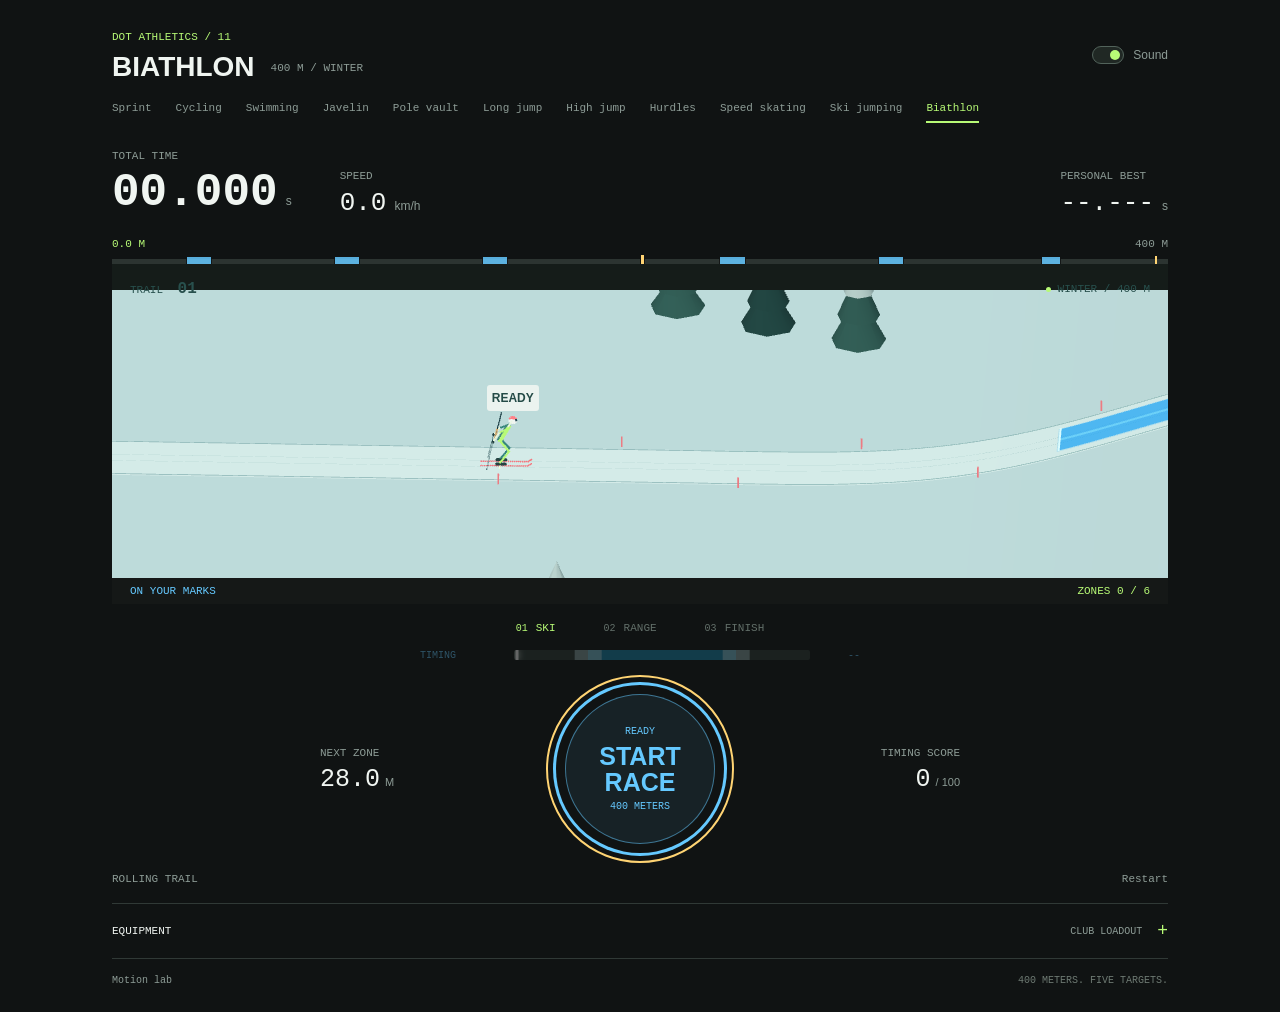
==== biathlon/index.html @ 2e700c0d "Add biathlon and full-track cycling velodrome" ====
<!doctype html>
<html lang="en">
<head>
  <meta charset="utf-8">
  <meta name="viewport" content="width=device-width,initial-scale=1,viewport-fit=cover">
  <meta name="theme-color" content="#101313">
  <title>Biathlon | Dot Athletics</title>
  <link rel="stylesheet" href="./biathlon.css?v=2">
</head>
<body data-sport="biathlon">
  <main class="game">
    <header class="masthead">
      <div class="identity"><span class="brand">DOT ATHLETICS / 11</span><h1>BIATHLON<span class="event-tag">400 M / WINTER</span></h1></div>
      <label class="sound-toggle"><input id="sound" type="checkbox" checked><span>Sound</span></label>
    </header>
    <nav class="event-nav" aria-label="Event"><a href="../sprint/">Sprint</a><a href="../cycling/">Cycling</a><a href="../swimming/">Swimming</a><a href="../javelin/">Javelin</a><a href="../pole-vault/">Pole vault</a><a href="../long-jump/">Long jump</a><a href="../high-jump/">High jump</a><a href="../hurdles/">Hurdles</a><a href="../speed-skating/">Speed skating</a><a href="../ski-jumping/">Ski jumping</a><a href="./" aria-current="page">Biathlon</a></nav>
    <section class="scoreboard" aria-label="Race telemetry">
      <div class="clock-block"><span class="eyebrow">TOTAL TIME</span><div class="clock"><output id="clock" aria-live="off">00.000</output><span>s</span></div></div>
      <div class="metric"><span class="eyebrow">SPEED</span><div><output id="speed" aria-live="off">0.0</output><span>km/h</span></div></div>
      <div class="metric best"><span class="eyebrow">PERSONAL BEST</span><div><output id="best">--.---</output><span>s</span></div></div>
    </section>
    <section class="race-surface" aria-label="Biathlon trail">
      <div class="timeline-head"><span id="distance">0.0 M</span><span>400 M</span></div>
      <div class="timeline" role="progressbar" aria-label="Distance" aria-valuemin="0" aria-valuemax="400" aria-valuenow="0">
        <div id="progress"></div><i class="marker finish" title="Finish: 400 meters"></i><i class="range-marker" title="Shooting range: 200 meters"></i>
      </div>
      <div class="track">
        <canvas id="track" role="img" aria-label="Dot-matrix biathlete skiing over snowy hills through blue timing zones, stopping at five shooting targets"></canvas>
        <div class="track-top"><span class="lane">TRAIL <b>01</b></span><span class="live-label"><i></i><span id="meet-label">WINTER / 400 M</span></span></div>
        <div class="race-call" id="race-call">READY</div>
        <div id="range-panel" class="range-panel" role="group" aria-label="Shooting targets and aiming sight" hidden>
          <span id="range-title">TARGET 1 / 5</span>
          <div class="target-row"><i class="target-light" role="img" aria-label="Target 1: pending"></i><i class="target-light" role="img" aria-label="Target 2: pending"></i><i class="target-light" role="img" aria-label="Target 3: pending"></i><i class="target-light" role="img" aria-label="Target 4: pending"></i><i class="target-light" role="img" aria-label="Target 5: pending"></i></div>
          <div id="scope" class="scope" aria-hidden="true"><i class="sweet-spot"></i><i id="sight" class="sight"></i></div>
          <span id="range-score" class="range-score">HOLD TO AIM</span>
        </div>
        <div id="scene-error" class="pause-panel" hidden><strong>3D VIEW UNAVAILABLE</strong><span>WebGL is unavailable in this browser.</span></div>
        <div class="track-bottom"><span id="feedback">ON YOUR MARKS</span><span id="zone-count">ZONES 0 / 6</span></div>
        <div id="pause-panel" class="pause-panel" hidden><strong>PAUSED</strong><button id="resume" type="button">Resume race</button></div>
      </div>
    </section>
    <section class="interaction" aria-label="Race control">
      <ol class="phases" aria-label="Race phases"><li data-phase="run" class="active"><span>01</span><b>SKI</b></li><li data-phase="shoot"><span>02</span><b>RANGE</b></li><li data-phase="line"><span>03</span><b>FINISH</b></li></ol>
      <div class="control-row">
        <div class="control-stat"><span class="eyebrow" id="left-label">NEXT ZONE</span><strong id="left-value">28.0<span>M</span></strong></div>
        <button id="trigger" class="trigger" type="button" aria-label="Start race" title="Hold / release: Space">
          <span class="trigger-ring"></span><span class="trigger-core"><small id="trigger-top">READY</small><strong id="trigger-main">START RACE</strong><small id="trigger-bottom">400 METERS</small></span>
        </button>
        <div class="control-stat right"><span class="eyebrow" id="right-label">TIMING SCORE</span><strong id="right-value">0<span>/ 100</span></strong></div>
      </div>
      <div class="control-footer"><span id="phase-note">ROLLING TRAIL</span><button id="restart" class="text-button" type="button">Restart</button></div>
    </section>
    <details class="equipment">
      <summary><span>EQUIPMENT</span><span id="kit-label">CLUB LOADOUT</span><span class="chevron" aria-hidden="true">+</span></summary>
      <fieldset id="gear"><legend class="sr-only">Equipped biathlon gear</legend>
        <label>FOCUS BAND<select id="gear-band"><option value="0">Club band</option><option value="1">Focus band</option><option value="2">Precision band</option></select><output id="stat-band"></output></label>
        <label>SKI POLES<select id="gear-blocks"><option value="0">Club poles</option><option value="1">Carbon poles</option><option value="2">Race poles</option></select><output id="stat-blocks"></output></label>
        <label>SKIS<select id="gear-spikes"><option value="0">Club skis</option><option value="1">Glide skis</option><option value="2">Race skis</option></select><output id="stat-spikes"></output></label>
        <label>RACE SUIT<select id="gear-kit"><option value="0">Club suit</option><option value="1">Aero suit</option><option value="2">Endurance suit</option></select><output id="stat-kit"></output></label>
      </fieldset>
    </details>
    <footer class="page-footer"><a href="../dot-matrix-demo.html">Motion lab</a><span>400 METERS. FIVE TARGETS.</span></footer>
    <div id="announcer" class="sr-only" aria-live="polite"></div>
  </main>
  <dialog id="result-dialog" aria-labelledby="result-title"><div class="result-tag" id="result-tag">OFFICIAL RESULT</div><h2 id="result-title">Finish</h2><div class="result-time" id="result-time"></div><p id="result-detail"></p><dl id="result-stats"></dl><details class="zone-breakdown"><summary>Zone breakdown</summary><ol id="zone-results"></ol></details><button id="again" class="primary-button" type="button">Race again</button></dialog>
  <script type="module" src="../sprint/game.mjs?v=biathlon-2"></script>
</body>
</html>
---- biathlon/biathlon.css ----
@import url("../sprint/sprint.css");
.track-top{color:#28504d}.lane b{color:#28504d}.race-call{background:#f0f5f1e6;color:#244b47!important;border-radius:3px;padding:3px 5px;width:max-content;max-width:154px;font-size:12px}
.race-call:empty{display:none}#range-title{background:#f0f5f1e6;padding:3px 6px;border-radius:2px}
.range-marker{position:absolute;top:-5px;left:50%;height:14px;width:5px;background:var(--gold);border:1px solid var(--bg)}
.range-panel{position:absolute;top:56px;right:20px;width:164px;display:flex;align-items:center;flex-direction:column;gap:10px;color:#173e40;font:600 11px ui-monospace,SFMono-Regular,Consolas,monospace;pointer-events:none}
.range-panel[hidden],.scope[hidden]{display:none}.target-row{display:flex;gap:9px}.target-light{display:block;width:22px;height:22px;border:3px dotted #567a7c;border-radius:50%;background:#143a40}
.target-light[data-state=active]{border-color:#65c9ff}.target-light[data-state=hit]{border-color:#42775d;background:#b7fa76}.target-light[data-state=miss]{border-color:#ac485a;background:#ff7f86}
.scope{--radius:.4;position:relative;width:136px;height:136px;border:2px solid #345957;border-radius:50%;background:#14393eeb;box-shadow:0 0 0 5px #eff5efaa}
.scope .sweet-spot{position:absolute;width:calc(var(--radius)*80%);height:calc(var(--radius)*80%);left:50%;top:50%;transform:translate(-50%,-50%);border:2px dotted #a1f4ff;border-radius:50%;background:#65c9ff44}
.scope[data-hit=true]{border-color:#d7ffff;box-shadow:0 0 0 5px #9ee9e866}.scope[data-hit=true] .sweet-spot{background:#65c9ff88}
.sight{position:absolute;width:18px;height:18px;transform:translate(-50%,-50%)}.sight:before,.sight:after{content:"";position:absolute;background:#fff}.sight:before{left:8px;top:0;width:2px;height:18px}.sight:after{left:0;top:8px;width:18px;height:2px}.scope[data-hit=true] .sight:before,.scope[data-hit=true] .sight:after{background:#65e9ff}
.range-score{min-height:16px;background:#f0f5f1dd;padding:2px 6px;border-radius:2px}.phases [data-phase=shoot].active{color:var(--gold)}
.trigger[data-mode=shoot]{--accent:var(--gold)}.trigger[data-mode=shoot][data-cue=release]{--accent:#d9fcff}.trigger[data-mode=shoot] .trigger-core strong{white-space:pre-line;font-size:23px}
body[data-stage=shooting] .timing-track{visibility:hidden}body[data-stage=shooting] .timing-guide{opacity:1;color:var(--gold)}
@media(max-width:650px){.range-panel{right:12px;width:144px;top:54px;gap:8px}.scope{width:120px;height:120px}.target-row{gap:7px}.target-light{width:20px;height:20px}.trigger[data-mode=shoot] .trigger-core strong{font-size:21px}}
@media(min-width:651px) and (max-height:800px){.range-panel{top:43px;gap:6px}.scope{width:105px;height:105px}}
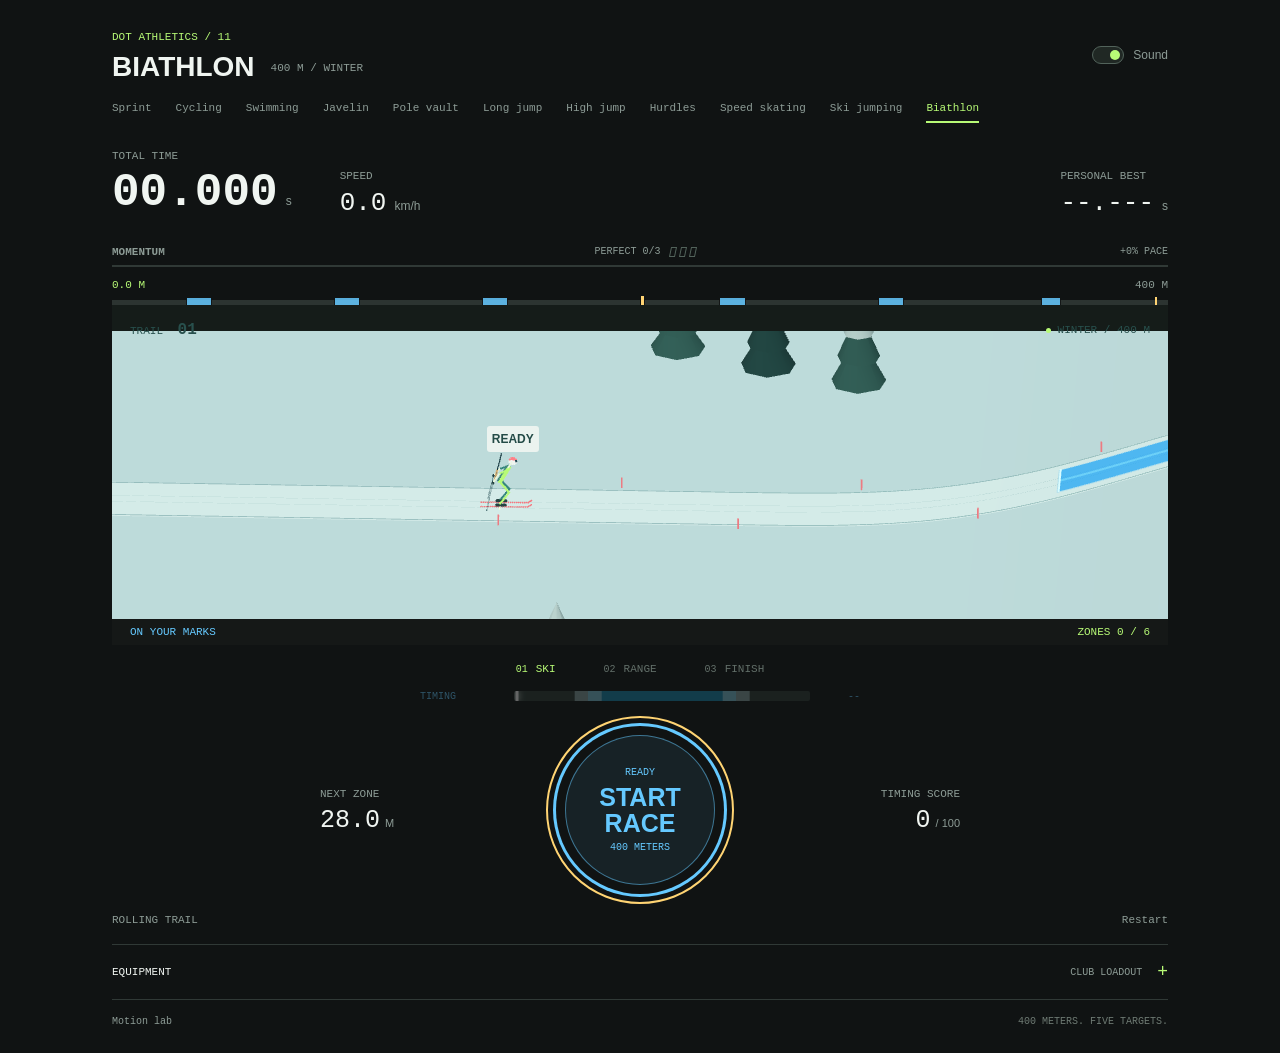
==== commit de7f163b: "Add shared Flame and Flow modes and improve track cycling" ====
--- a/biathlon/index.html
+++ b/biathlon/index.html
@@ -5,7 +5,7 @@
   <meta name="viewport" content="width=device-width,initial-scale=1,viewport-fit=cover">
   <meta name="theme-color" content="#101313">
   <title>Biathlon | Dot Athletics</title>
-  <link rel="stylesheet" href="./biathlon.css?v=2">
+  <link rel="stylesheet" href="./biathlon.css?v=boost-1">
 </head>
 <body data-sport="biathlon">
   <main class="game">
@@ -63,6 +63,6 @@
     <div id="announcer" class="sr-only" aria-live="polite"></div>
   </main>
   <dialog id="result-dialog" aria-labelledby="result-title"><div class="result-tag" id="result-tag">OFFICIAL RESULT</div><h2 id="result-title">Finish</h2><div class="result-time" id="result-time"></div><p id="result-detail"></p><dl id="result-stats"></dl><details class="zone-breakdown"><summary>Zone breakdown</summary><ol id="zone-results"></ol></details><button id="again" class="primary-button" type="button">Race again</button></dialog>
-  <script type="module" src="../sprint/game.mjs?v=biathlon-2"></script>
+  <script type="module" src="../sprint/game.mjs?v=boost-1"></script>
 </body>
 </html>
--- a/biathlon/biathlon.css
+++ b/biathlon/biathlon.css
@@ -1,4 +1,4 @@
-@import url("../sprint/sprint.css");
+@import url("../sprint/sprint.css?v=boost-1");
 .track-top{color:#28504d}.lane b{color:#28504d}.race-call{background:#f0f5f1e6;color:#244b47!important;border-radius:3px;padding:3px 5px;width:max-content;max-width:154px;font-size:12px}
 .race-call:empty{display:none}#range-title{background:#f0f5f1e6;padding:3px 6px;border-radius:2px}
 .range-marker{position:absolute;top:-5px;left:50%;height:14px;width:5px;background:var(--gold);border:1px solid var(--bg)}
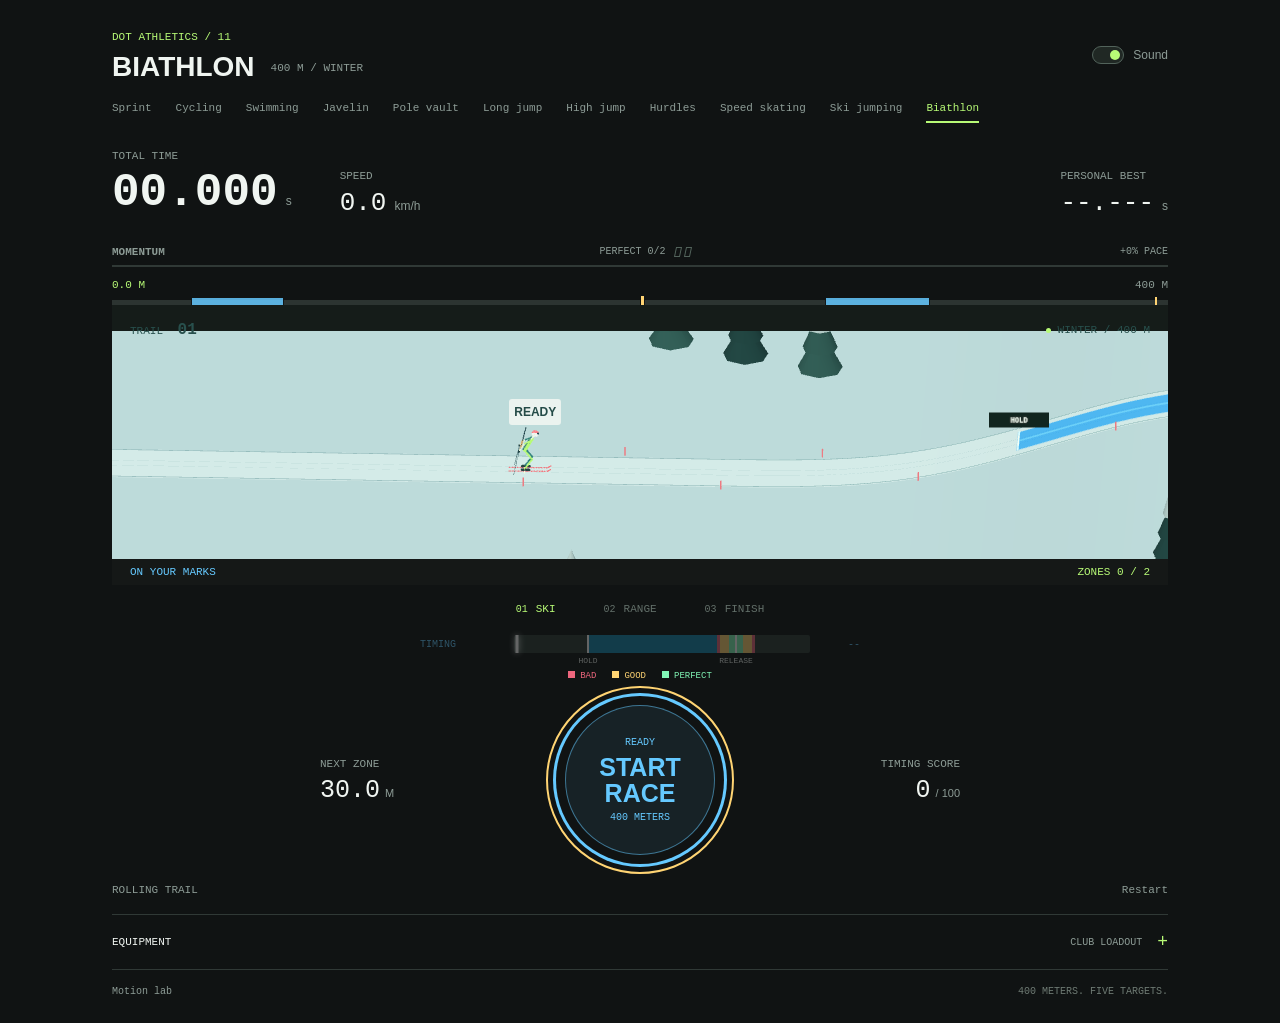
==== commit 41423217: "Add longer boost zones and color-coded timing markers" ====
--- a/biathlon/index.html
+++ b/biathlon/index.html
@@ -5,7 +5,7 @@
   <meta name="viewport" content="width=device-width,initial-scale=1,viewport-fit=cover">
   <meta name="theme-color" content="#101313">
   <title>Biathlon | Dot Athletics</title>
-  <link rel="stylesheet" href="./biathlon.css?v=boost-1">
+  <link rel="stylesheet" href="./biathlon.css?v=zones-2">
 </head>
 <body data-sport="biathlon">
   <main class="game">
@@ -35,7 +35,7 @@
           <span id="range-score" class="range-score">HOLD TO AIM</span>
         </div>
         <div id="scene-error" class="pause-panel" hidden><strong>3D VIEW UNAVAILABLE</strong><span>WebGL is unavailable in this browser.</span></div>
-        <div class="track-bottom"><span id="feedback">ON YOUR MARKS</span><span id="zone-count">ZONES 0 / 6</span></div>
+        <div class="track-bottom"><span id="feedback">ON YOUR MARKS</span><span id="zone-count">ZONES 0 / 2</span></div>
         <div id="pause-panel" class="pause-panel" hidden><strong>PAUSED</strong><button id="resume" type="button">Resume race</button></div>
       </div>
     </section>
@@ -63,6 +63,6 @@
     <div id="announcer" class="sr-only" aria-live="polite"></div>
   </main>
   <dialog id="result-dialog" aria-labelledby="result-title"><div class="result-tag" id="result-tag">OFFICIAL RESULT</div><h2 id="result-title">Finish</h2><div class="result-time" id="result-time"></div><p id="result-detail"></p><dl id="result-stats"></dl><details class="zone-breakdown"><summary>Zone breakdown</summary><ol id="zone-results"></ol></details><button id="again" class="primary-button" type="button">Race again</button></dialog>
-  <script type="module" src="../sprint/game.mjs?v=boost-1"></script>
+  <script type="module" src="../sprint/game.mjs?v=zones-2"></script>
 </body>
 </html>
--- a/biathlon/biathlon.css
+++ b/biathlon/biathlon.css
@@ -1,4 +1,4 @@
-@import url("../sprint/sprint.css?v=boost-1");
+@import url("../sprint/sprint.css?v=zones-2");
 .track-top{color:#28504d}.lane b{color:#28504d}.race-call{background:#f0f5f1e6;color:#244b47!important;border-radius:3px;padding:3px 5px;width:max-content;max-width:154px;font-size:12px}
 .race-call:empty{display:none}#range-title{background:#f0f5f1e6;padding:3px 6px;border-radius:2px}
 .range-marker{position:absolute;top:-5px;left:50%;height:14px;width:5px;background:var(--gold);border:1px solid var(--bg)}
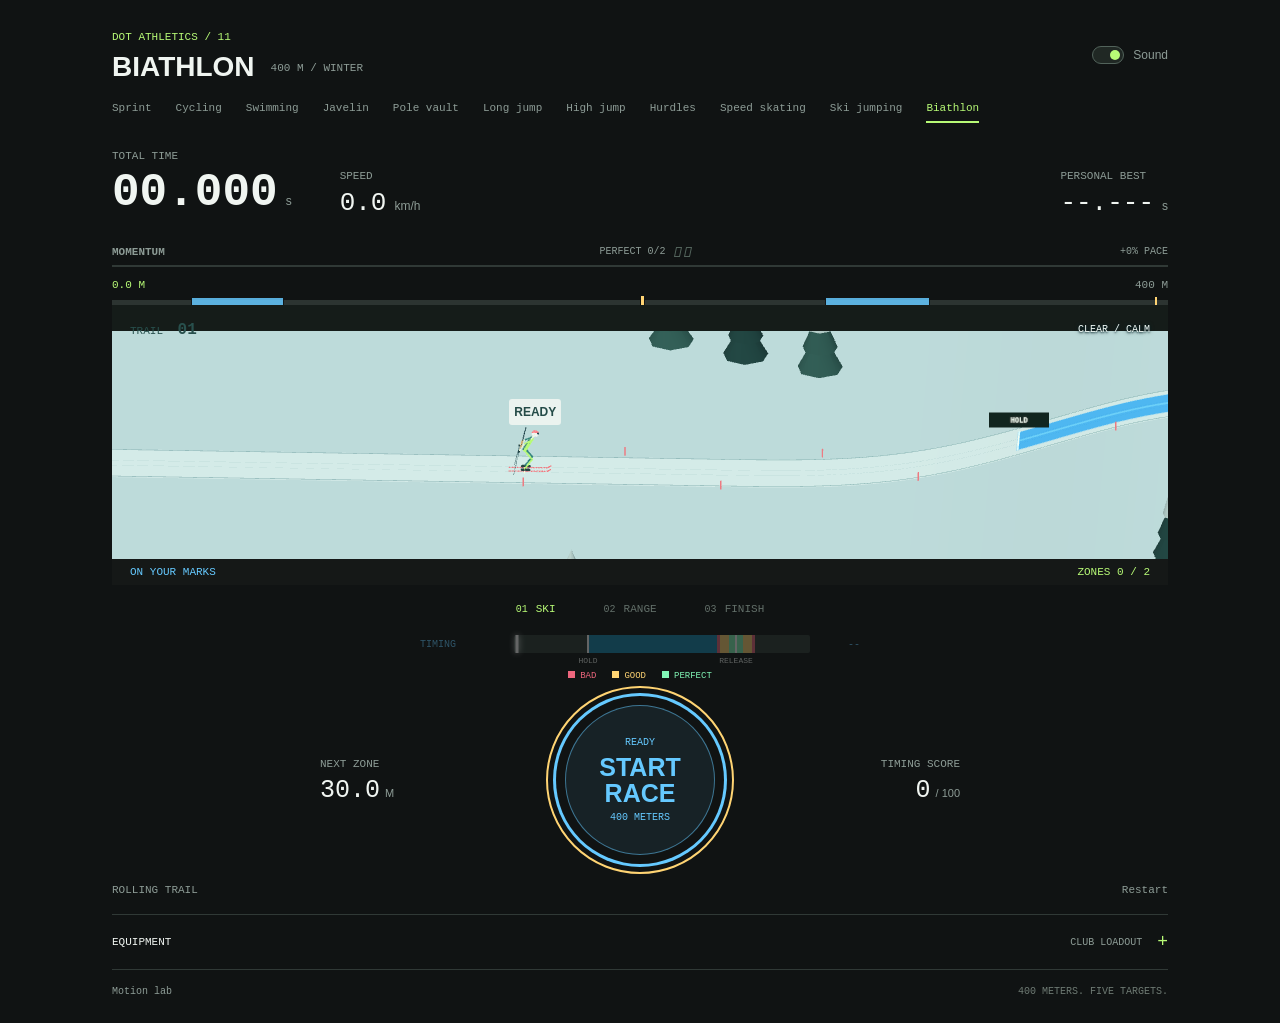
==== commit 1343839b: "Add dynamic weather and sport-specific conditions" ====
--- a/biathlon/index.html
+++ b/biathlon/index.html
@@ -5,7 +5,7 @@
   <meta name="viewport" content="width=device-width,initial-scale=1,viewport-fit=cover">
   <meta name="theme-color" content="#101313">
   <title>Biathlon | Dot Athletics</title>
-  <link rel="stylesheet" href="./biathlon.css?v=zones-2">
+  <link rel="stylesheet" href="./biathlon.css?v=weather-1">
 </head>
 <body data-sport="biathlon">
   <main class="game">
@@ -63,6 +63,6 @@
     <div id="announcer" class="sr-only" aria-live="polite"></div>
   </main>
   <dialog id="result-dialog" aria-labelledby="result-title"><div class="result-tag" id="result-tag">OFFICIAL RESULT</div><h2 id="result-title">Finish</h2><div class="result-time" id="result-time"></div><p id="result-detail"></p><dl id="result-stats"></dl><details class="zone-breakdown"><summary>Zone breakdown</summary><ol id="zone-results"></ol></details><button id="again" class="primary-button" type="button">Race again</button></dialog>
-  <script type="module" src="../sprint/game.mjs?v=zones-2"></script>
+  <script type="module" src="../sprint/game.mjs?v=weather-1"></script>
 </body>
 </html>
--- a/biathlon/biathlon.css
+++ b/biathlon/biathlon.css
@@ -1,4 +1,4 @@
-@import url("../sprint/sprint.css?v=zones-2");
+@import url("../sprint/sprint.css?v=weather-1");
 .track-top{color:#28504d}.lane b{color:#28504d}.race-call{background:#f0f5f1e6;color:#244b47!important;border-radius:3px;padding:3px 5px;width:max-content;max-width:154px;font-size:12px}
 .race-call:empty{display:none}#range-title{background:#f0f5f1e6;padding:3px 6px;border-radius:2px}
 .range-marker{position:absolute;top:-5px;left:50%;height:14px;width:5px;background:var(--gold);border:1px solid var(--bg)}
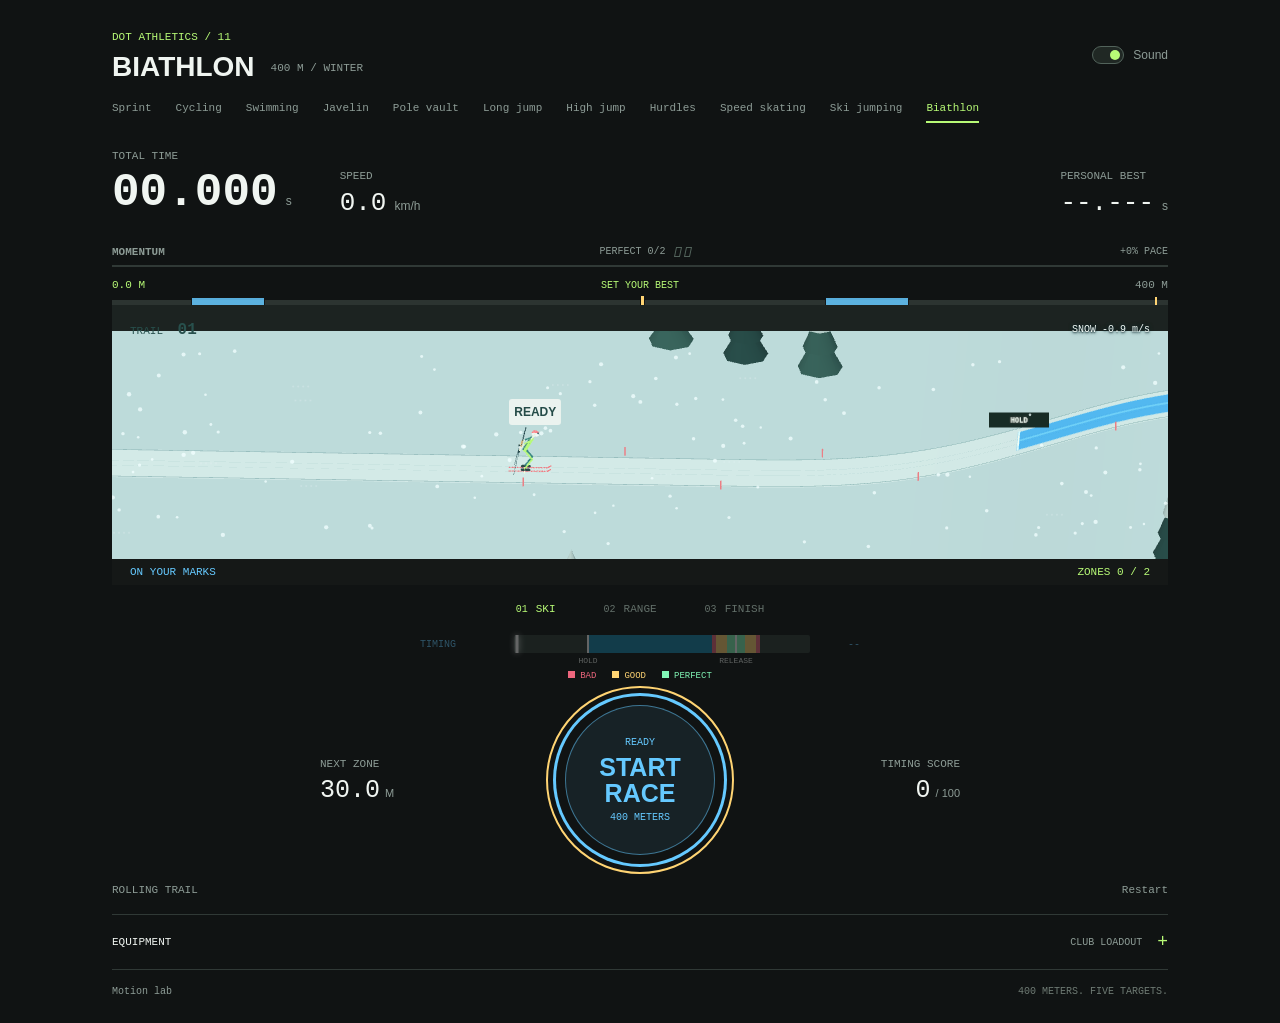
==== commit 0486d467: "Add personal-best ghosts, stronger feedback, and shorter boost zones" ====
--- a/biathlon/index.html
+++ b/biathlon/index.html
@@ -5,7 +5,7 @@
   <meta name="viewport" content="width=device-width,initial-scale=1,viewport-fit=cover">
   <meta name="theme-color" content="#101313">
   <title>Biathlon | Dot Athletics</title>
-  <link rel="stylesheet" href="./biathlon.css?v=weather-1">
+  <link rel="stylesheet" href="./biathlon.css?v=rivals-1">
 </head>
 <body data-sport="biathlon">
   <main class="game">
@@ -63,6 +63,6 @@
     <div id="announcer" class="sr-only" aria-live="polite"></div>
   </main>
   <dialog id="result-dialog" aria-labelledby="result-title"><div class="result-tag" id="result-tag">OFFICIAL RESULT</div><h2 id="result-title">Finish</h2><div class="result-time" id="result-time"></div><p id="result-detail"></p><dl id="result-stats"></dl><details class="zone-breakdown"><summary>Zone breakdown</summary><ol id="zone-results"></ol></details><button id="again" class="primary-button" type="button">Race again</button></dialog>
-  <script type="module" src="../sprint/game.mjs?v=weather-1"></script>
+  <script type="module" src="../sprint/game.mjs?v=rivals-1"></script>
 </body>
 </html>
--- a/biathlon/biathlon.css
+++ b/biathlon/biathlon.css
@@ -1,4 +1,4 @@
-@import url("../sprint/sprint.css?v=weather-1");
+@import url("../sprint/sprint.css?v=rivals-1");
 .track-top{color:#28504d}.lane b{color:#28504d}.race-call{background:#f0f5f1e6;color:#244b47!important;border-radius:3px;padding:3px 5px;width:max-content;max-width:154px;font-size:12px}
 .race-call:empty{display:none}#range-title{background:#f0f5f1e6;padding:3px 6px;border-radius:2px}
 .range-marker{position:absolute;top:-5px;left:50%;height:14px;width:5px;background:var(--gold);border:1px solid var(--bg)}
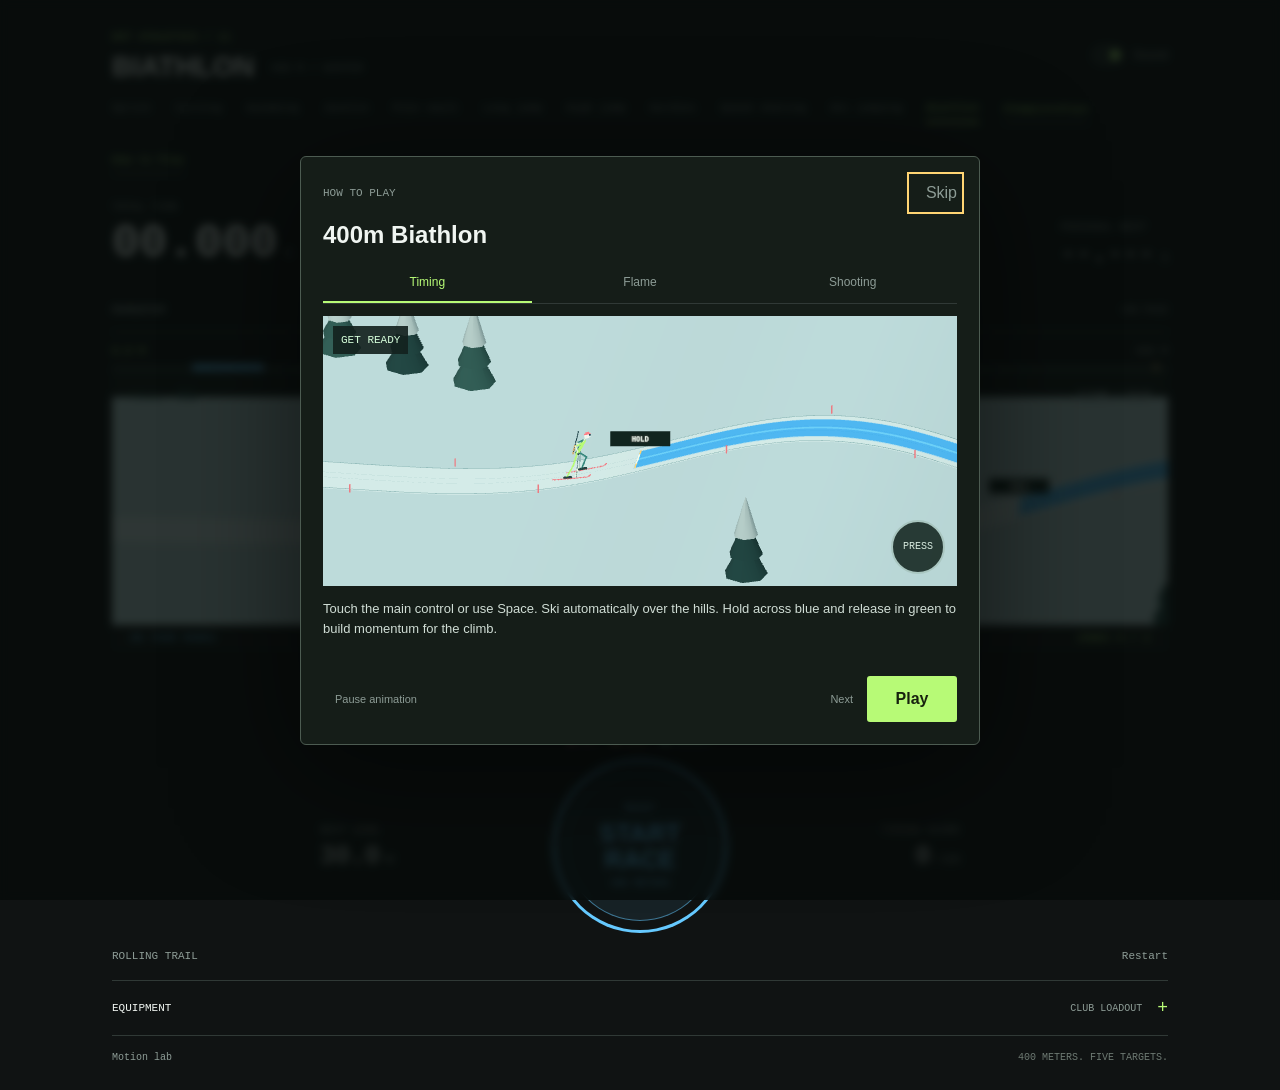
==== commit 83297b05: "Add championships, manual Flame boosts, and animated tutorials" ====
--- a/biathlon/index.html
+++ b/biathlon/index.html
@@ -5,7 +5,7 @@
   <meta name="viewport" content="width=device-width,initial-scale=1,viewport-fit=cover">
   <meta name="theme-color" content="#101313">
   <title>Biathlon | Dot Athletics</title>
-  <link rel="stylesheet" href="./biathlon.css?v=rivals-1">
+  <link rel="stylesheet" href="./biathlon.css?v=meets-1">
 </head>
 <body data-sport="biathlon">
   <main class="game">
@@ -63,6 +63,6 @@
     <div id="announcer" class="sr-only" aria-live="polite"></div>
   </main>
   <dialog id="result-dialog" aria-labelledby="result-title"><div class="result-tag" id="result-tag">OFFICIAL RESULT</div><h2 id="result-title">Finish</h2><div class="result-time" id="result-time"></div><p id="result-detail"></p><dl id="result-stats"></dl><details class="zone-breakdown"><summary>Zone breakdown</summary><ol id="zone-results"></ol></details><button id="again" class="primary-button" type="button">Race again</button></dialog>
-  <script type="module" src="../sprint/game.mjs?v=rivals-1"></script>
+  <script type="module" src="../sprint/game.mjs?v=meets-1"></script>
 </body>
 </html>
--- a/biathlon/biathlon.css
+++ b/biathlon/biathlon.css
@@ -1,4 +1,4 @@
-@import url("../sprint/sprint.css?v=rivals-1");
+@import url("../sprint/sprint.css?v=meets-1");
 .track-top{color:#28504d}.lane b{color:#28504d}.race-call{background:#f0f5f1e6;color:#244b47!important;border-radius:3px;padding:3px 5px;width:max-content;max-width:154px;font-size:12px}
 .race-call:empty{display:none}#range-title{background:#f0f5f1e6;padding:3px 6px;border-radius:2px}
 .range-marker{position:absolute;top:-5px;left:50%;height:14px;width:5px;background:var(--gold);border:1px solid var(--bg)}
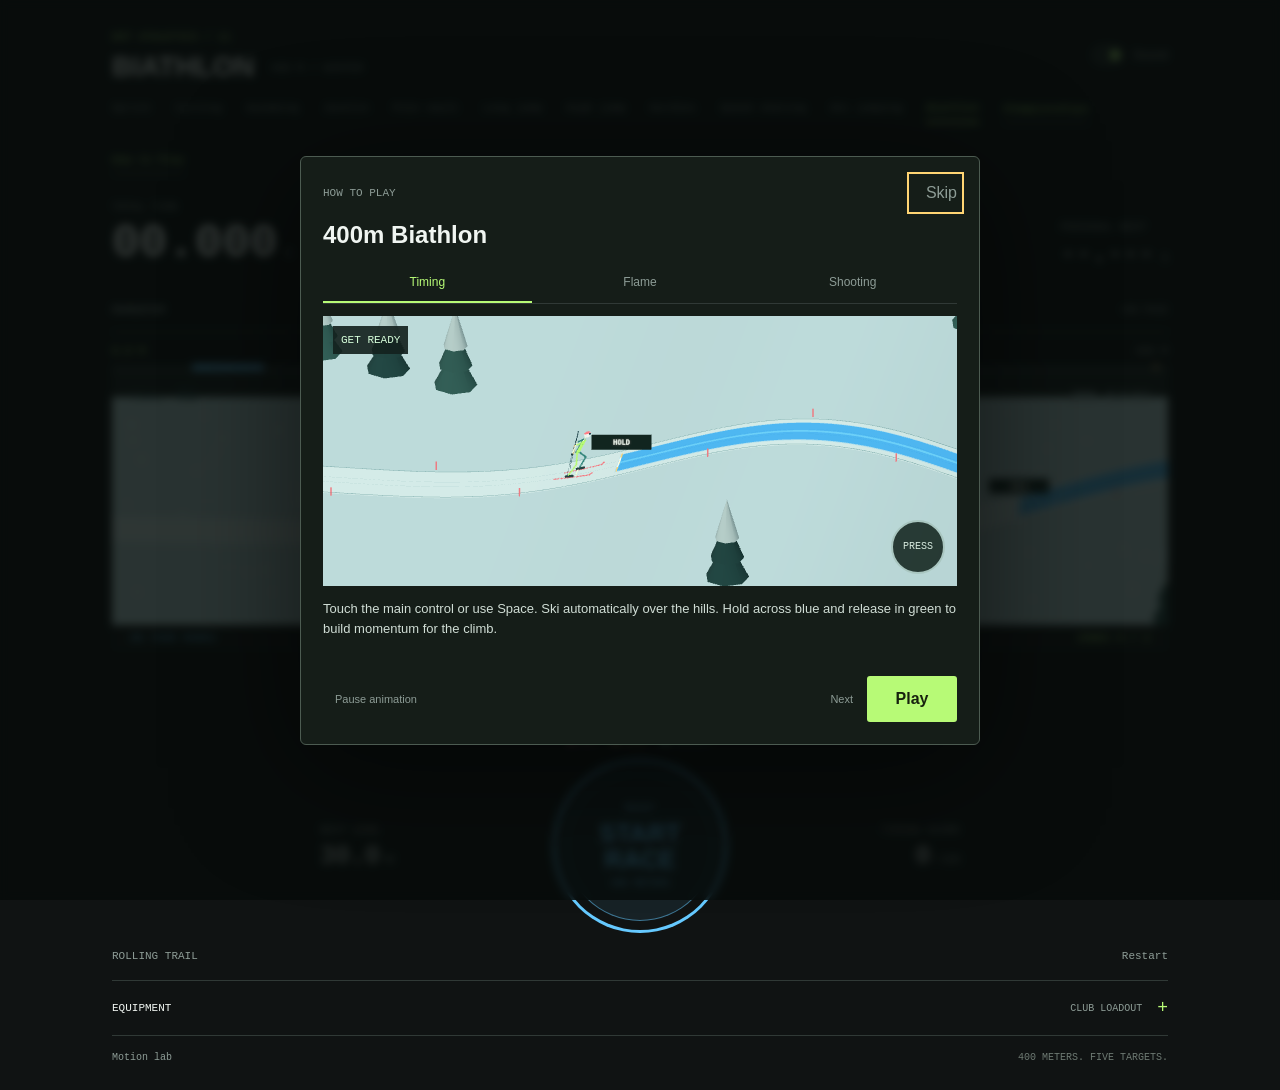
==== commit 722d0337: "Add cycling drafting, swimming turns, and ski landing preparation" ====
--- a/biathlon/index.html
+++ b/biathlon/index.html
@@ -5,7 +5,7 @@
   <meta name="viewport" content="width=device-width,initial-scale=1,viewport-fit=cover">
   <meta name="theme-color" content="#101313">
   <title>Biathlon | Dot Athletics</title>
-  <link rel="stylesheet" href="./biathlon.css?v=meets-1">
+  <link rel="stylesheet" href="./biathlon.css?v=sports-1">
 </head>
 <body data-sport="biathlon">
   <main class="game">
@@ -63,6 +63,6 @@
     <div id="announcer" class="sr-only" aria-live="polite"></div>
   </main>
   <dialog id="result-dialog" aria-labelledby="result-title"><div class="result-tag" id="result-tag">OFFICIAL RESULT</div><h2 id="result-title">Finish</h2><div class="result-time" id="result-time"></div><p id="result-detail"></p><dl id="result-stats"></dl><details class="zone-breakdown"><summary>Zone breakdown</summary><ol id="zone-results"></ol></details><button id="again" class="primary-button" type="button">Race again</button></dialog>
-  <script type="module" src="../sprint/game.mjs?v=meets-1"></script>
+  <script type="module" src="../sprint/game.mjs?v=sports-1"></script>
 </body>
 </html>
--- a/biathlon/biathlon.css
+++ b/biathlon/biathlon.css
@@ -1,4 +1,4 @@
-@import url("../sprint/sprint.css?v=meets-1");
+@import url("../sprint/sprint.css?v=sports-1");
 .track-top{color:#28504d}.lane b{color:#28504d}.race-call{background:#f0f5f1e6;color:#244b47!important;border-radius:3px;padding:3px 5px;width:max-content;max-width:154px;font-size:12px}
 .race-call:empty{display:none}#range-title{background:#f0f5f1e6;padding:3px 6px;border-radius:2px}
 .range-marker{position:absolute;top:-5px;left:50%;height:14px;width:5px;background:var(--gold);border:1px solid var(--bg)}
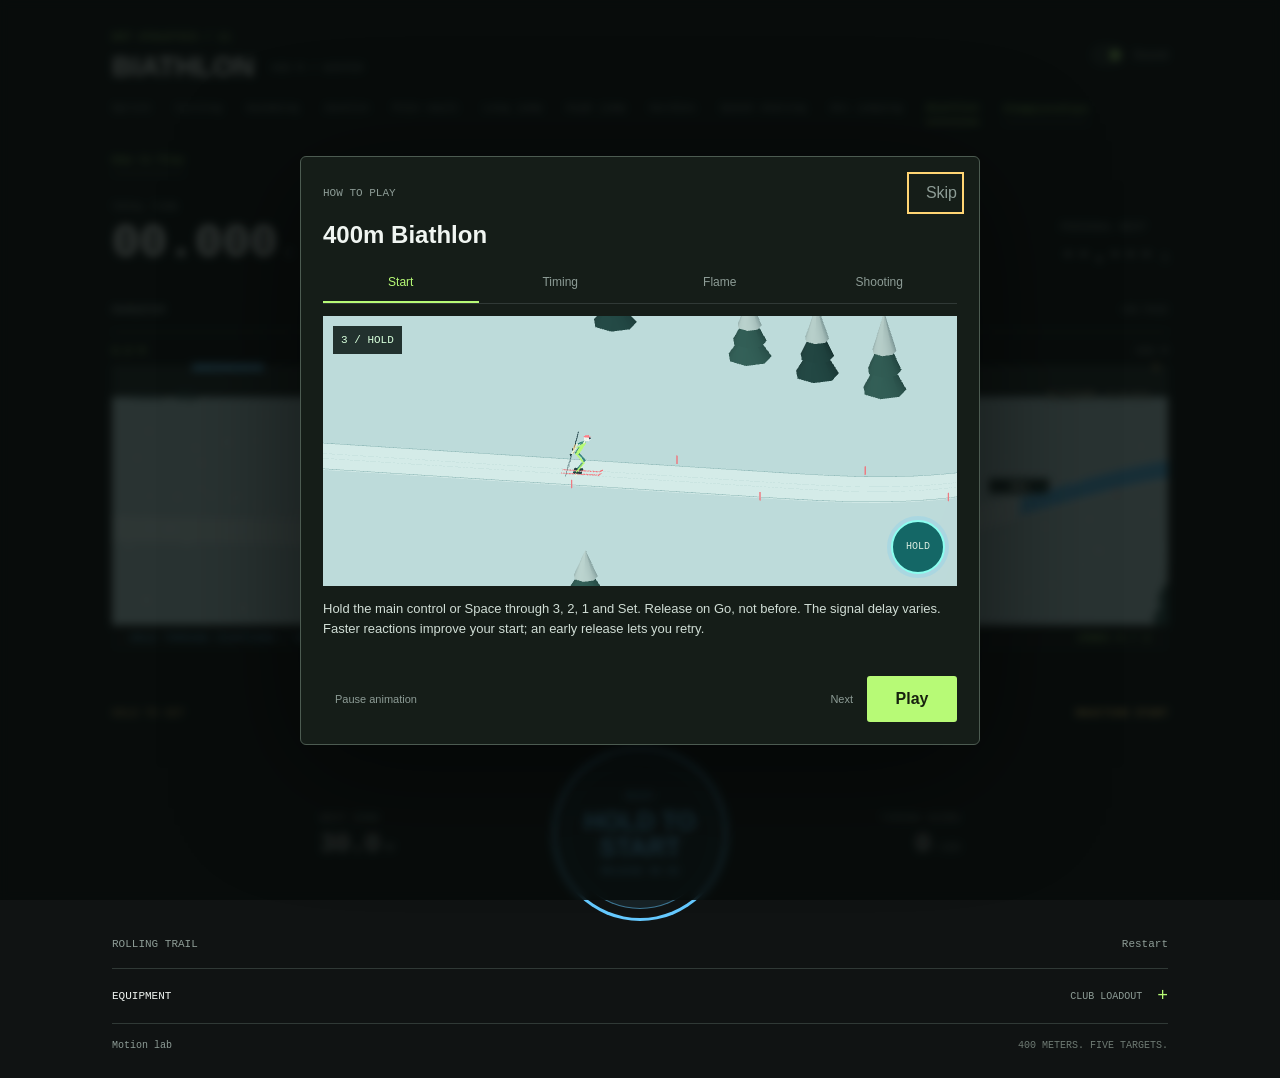
==== commit f74f184e: "Add reaction starts and swimming block dives; fix duplicate zones" ====
--- a/biathlon/index.html
+++ b/biathlon/index.html
@@ -5,7 +5,7 @@
   <meta name="viewport" content="width=device-width,initial-scale=1,viewport-fit=cover">
   <meta name="theme-color" content="#101313">
   <title>Biathlon | Dot Athletics</title>
-  <link rel="stylesheet" href="./biathlon.css?v=sports-1">
+  <link rel="stylesheet" href="./biathlon.css?v=starts-1">
 </head>
 <body data-sport="biathlon">
   <main class="game">
@@ -63,6 +63,6 @@
     <div id="announcer" class="sr-only" aria-live="polite"></div>
   </main>
   <dialog id="result-dialog" aria-labelledby="result-title"><div class="result-tag" id="result-tag">OFFICIAL RESULT</div><h2 id="result-title">Finish</h2><div class="result-time" id="result-time"></div><p id="result-detail"></p><dl id="result-stats"></dl><details class="zone-breakdown"><summary>Zone breakdown</summary><ol id="zone-results"></ol></details><button id="again" class="primary-button" type="button">Race again</button></dialog>
-  <script type="module" src="../sprint/game.mjs?v=sports-1"></script>
+  <script type="module" src="../sprint/game.mjs?v=starts-1"></script>
 </body>
 </html>
--- a/biathlon/biathlon.css
+++ b/biathlon/biathlon.css
@@ -1,4 +1,4 @@
-@import url("../sprint/sprint.css?v=sports-1");
+@import url("../sprint/sprint.css?v=starts-1");
 .track-top{color:#28504d}.lane b{color:#28504d}.race-call{background:#f0f5f1e6;color:#244b47!important;border-radius:3px;padding:3px 5px;width:max-content;max-width:154px;font-size:12px}
 .race-call:empty{display:none}#range-title{background:#f0f5f1e6;padding:3px 6px;border-radius:2px}
 .range-marker{position:absolute;top:-5px;left:50%;height:14px;width:5px;background:var(--gold);border:1px solid var(--bg)}
